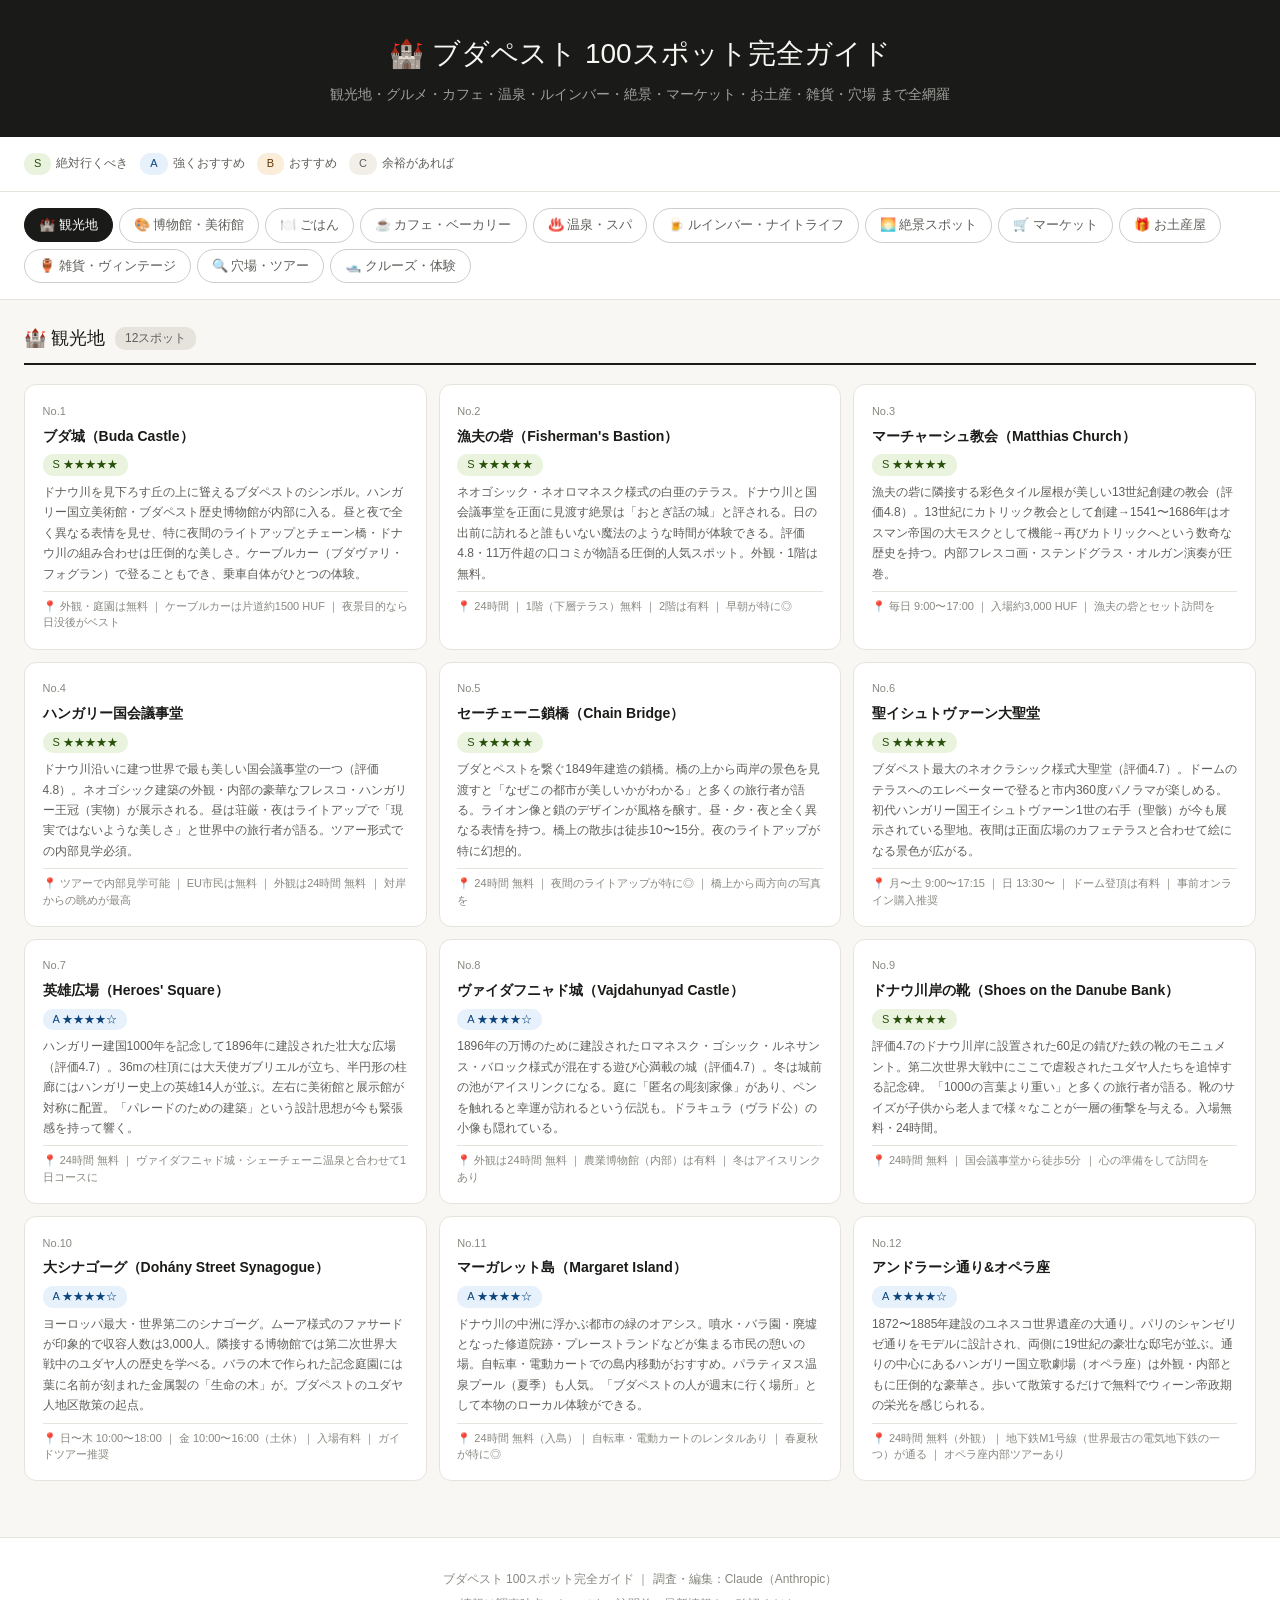
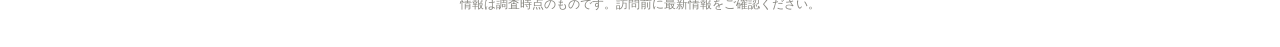
==== budapest_100_spots.html @ 27ff89ea "firstcommit" ====
<!DOCTYPE html>
<html lang="ja">
<head>
<meta charset="UTF-8">
<meta name="viewport" content="width=device-width, initial-scale=1.0">
<title>ブダペスト 100スポット完全ガイド</title>
<link rel="stylesheet" href="style.css">
</head>
<body>
<header>
  <h1>🏰 ブダペスト 100スポット完全ガイド</h1>
  <p>観光地・グルメ・カフェ・温泉・ルインバー・絶景・マーケット・お土産・雑貨・穴場 まで全網羅</p>
</header>
<div class="legend">
  <div class="leg"><span class="leg-dot rec-s">S</span> 絶対行くべき</div>
  <div class="leg"><span class="leg-dot rec-a">A</span> 強くおすすめ</div>
  <div class="leg"><span class="leg-dot rec-b">B</span> おすすめ</div>
  <div class="leg"><span class="leg-dot rec-c">C</span> 余裕があれば</div>
</div>
<div class="tabs">
  <div class="tab active" onclick="show('kanko',this)">🏰 観光地</div>
  <div class="tab" onclick="show('museum',this)">🎨 博物館・美術館</div>
  <div class="tab" onclick="show('gohan',this)">🍽️ ごはん</div>
  <div class="tab" onclick="show('cafe',this)">☕ カフェ・ベーカリー</div>
  <div class="tab" onclick="show('bath',this)">♨️ 温泉・スパ</div>
  <div class="tab" onclick="show('ruin',this)">🍺 ルインバー・ナイトライフ</div>
  <div class="tab" onclick="show('view',this)">🌅 絶景スポット</div>
  <div class="tab" onclick="show('market',this)">🛒 マーケット</div>
  <div class="tab" onclick="show('souvenir',this)">🎁 お土産屋</div>
  <div class="tab" onclick="show('zakka',this)">🏺 雑貨・ヴィンテージ</div>
  <div class="tab" onclick="show('hidden',this)">🔍 穴場・ツアー</div>
  <div class="tab" onclick="show('spa2',this)">🛥️ クルーズ・体験</div>
</div>

<!-- 観光地 -->
<div class="cat-section active" id="kanko">
<div class="cat-header"><span class="cat-label">🏰 観光地</span><span class="cat-count">12スポット</span></div>
<div class="grid">
<div class="card"><div class="card-top"><span class="spot-num">No.1</span></div><div class="spot-name">ブダ城（Buda Castle）</div><div class="rec-badge rec-s">S ★★★★★</div><div class="desc">ドナウ川を見下ろす丘の上に聳えるブダペストのシンボル。ハンガリー国立美術館・ブダペスト歴史博物館が内部に入る。昼と夜で全く異なる表情を見せ、特に夜間のライトアップとチェーン橋・ドナウ川の組み合わせは圧倒的な美しさ。ケーブルカー（ブダヴァリ・フォグラン）で登ることもでき、乗車自体がひとつの体験。</div><div class="tip">📍 外観・庭園は無料 ｜ ケーブルカーは片道約1500 HUF ｜ 夜景目的なら日没後がベスト</div></div>
<div class="card"><div class="card-top"><span class="spot-num">No.2</span></div><div class="spot-name">漁夫の砦（Fisherman's Bastion）</div><div class="rec-badge rec-s">S ★★★★★</div><div class="desc">ネオゴシック・ネオロマネスク様式の白亜のテラス。ドナウ川と国会議事堂を正面に見渡す絶景は「おとぎ話の城」と評される。日の出前に訪れると誰もいない魔法のような時間が体験できる。評価4.8・11万件超の口コミが物語る圧倒的人気スポット。外観・1階は無料。</div><div class="tip">📍 24時間 ｜ 1階（下層テラス）無料 ｜ 2階は有料 ｜ 早朝が特に◎</div></div>
<div class="card"><div class="card-top"><span class="spot-num">No.3</span></div><div class="spot-name">マーチャーシュ教会（Matthias Church）</div><div class="rec-badge rec-s">S ★★★★★</div><div class="desc">漁夫の砦に隣接する彩色タイル屋根が美しい13世紀創建の教会（評価4.8）。13世紀にカトリック教会として創建→1541〜1686年はオスマン帝国の大モスクとして機能→再びカトリックへという数奇な歴史を持つ。内部フレスコ画・ステンドグラス・オルガン演奏が圧巻。</div><div class="tip">📍 毎日 9:00〜17:00 ｜ 入場約3,000 HUF ｜ 漁夫の砦とセット訪問を</div></div>
<div class="card"><div class="card-top"><span class="spot-num">No.4</span></div><div class="spot-name">ハンガリー国会議事堂</div><div class="rec-badge rec-s">S ★★★★★</div><div class="desc">ドナウ川沿いに建つ世界で最も美しい国会議事堂の一つ（評価4.8）。ネオゴシック建築の外観・内部の豪華なフレスコ・ハンガリー王冠（実物）が展示される。昼は荘厳・夜はライトアップで「現実ではないような美しさ」と世界中の旅行者が語る。ツアー形式での内部見学必須。</div><div class="tip">📍 ツアーで内部見学可能 ｜ EU市民は無料 ｜ 外観は24時間 無料 ｜ 対岸からの眺めが最高</div></div>
<div class="card"><div class="card-top"><span class="spot-num">No.5</span></div><div class="spot-name">セーチェーニ鎖橋（Chain Bridge）</div><div class="rec-badge rec-s">S ★★★★★</div><div class="desc">ブダとペストを繋ぐ1849年建造の鎖橋。橋の上から両岸の景色を見渡すと「なぜこの都市が美しいかがわかる」と多くの旅行者が語る。ライオン像と鎖のデザインが風格を醸す。昼・夕・夜と全く異なる表情を持つ。橋上の散歩は徒歩10〜15分。夜のライトアップが特に幻想的。</div><div class="tip">📍 24時間 無料 ｜ 夜間のライトアップが特に◎ ｜ 橋上から両方向の写真を</div></div>
<div class="card"><div class="card-top"><span class="spot-num">No.6</span></div><div class="spot-name">聖イシュトヴァーン大聖堂</div><div class="rec-badge rec-s">S ★★★★★</div><div class="desc">ブダペスト最大のネオクラシック様式大聖堂（評価4.7）。ドームのテラスへのエレベーターで登ると市内360度パノラマが楽しめる。初代ハンガリー国王イシュトヴァーン1世の右手（聖骸）が今も展示されている聖地。夜間は正面広場のカフェテラスと合わせて絵になる景色が広がる。</div><div class="tip">📍 月〜土 9:00〜17:15 ｜ 日 13:30〜 ｜ ドーム登頂は有料 ｜ 事前オンライン購入推奨</div></div>
<div class="card"><div class="card-top"><span class="spot-num">No.7</span></div><div class="spot-name">英雄広場（Heroes' Square）</div><div class="rec-badge rec-a">A ★★★★☆</div><div class="desc">ハンガリー建国1000年を記念して1896年に建設された壮大な広場（評価4.7）。36mの柱頂には大天使ガブリエルが立ち、半円形の柱廊にはハンガリー史上の英雄14人が並ぶ。左右に美術館と展示館が対称に配置。「パレードのための建築」という設計思想が今も緊張感を持って響く。</div><div class="tip">📍 24時間 無料 ｜ ヴァイダフニャド城・シェーチェーニ温泉と合わせて1日コースに</div></div>
<div class="card"><div class="card-top"><span class="spot-num">No.8</span></div><div class="spot-name">ヴァイダフニャド城（Vajdahunyad Castle）</div><div class="rec-badge rec-a">A ★★★★☆</div><div class="desc">1896年の万博のために建設されたロマネスク・ゴシック・ルネサンス・バロック様式が混在する遊び心満載の城（評価4.7）。冬は城前の池がアイスリンクになる。庭に「匿名の彫刻家像」があり、ペンを触れると幸運が訪れるという伝説も。ドラキュラ（ヴラド公）の小像も隠れている。</div><div class="tip">📍 外観は24時間 無料 ｜ 農業博物館（内部）は有料 ｜ 冬はアイスリンクあり</div></div>
<div class="card"><div class="card-top"><span class="spot-num">No.9</span></div><div class="spot-name">ドナウ川岸の靴（Shoes on the Danube Bank）</div><div class="rec-badge rec-s">S ★★★★★</div><div class="desc">評価4.7のドナウ川岸に設置された60足の錆びた鉄の靴のモニュメント。第二次世界大戦中にここで虐殺されたユダヤ人たちを追悼する記念碑。「1000の言葉より重い」と多くの旅行者が語る。靴のサイズが子供から老人まで様々なことが一層の衝撃を与える。入場無料・24時間。</div><div class="tip">📍 24時間 無料 ｜ 国会議事堂から徒歩5分 ｜ 心の準備をして訪問を</div></div>
<div class="card"><div class="card-top"><span class="spot-num">No.10</span></div><div class="spot-name">大シナゴーグ（Dohány Street Synagogue）</div><div class="rec-badge rec-a">A ★★★★☆</div><div class="desc">ヨーロッパ最大・世界第二のシナゴーグ。ムーア様式のファサードが印象的で収容人数は3,000人。隣接する博物館では第二次世界大戦中のユダヤ人の歴史を学べる。バラの木で作られた記念庭園には葉に名前が刻まれた金属製の「生命の木」が。ブダペストのユダヤ人地区散策の起点。</div><div class="tip">📍 日〜木 10:00〜18:00 ｜ 金 10:00〜16:00（土休）｜ 入場有料 ｜ ガイドツアー推奨</div></div>
<div class="card"><div class="card-top"><span class="spot-num">No.11</span></div><div class="spot-name">マーガレット島（Margaret Island）</div><div class="rec-badge rec-a">A ★★★★☆</div><div class="desc">ドナウ川の中洲に浮かぶ都市の緑のオアシス。噴水・バラ園・廃墟となった修道院跡・プレーストランドなどが集まる市民の憩いの場。自転車・電動カートでの島内移動がおすすめ。パラティヌス温泉プール（夏季）も人気。「ブダペストの人が週末に行く場所」として本物のローカル体験ができる。</div><div class="tip">📍 24時間 無料（入島）｜ 自転車・電動カートのレンタルあり ｜ 春夏秋が特に◎</div></div>
<div class="card"><div class="card-top"><span class="spot-num">No.12</span></div><div class="spot-name">アンドラーシ通り&オペラ座</div><div class="rec-badge rec-a">A ★★★★☆</div><div class="desc">1872〜1885年建設のユネスコ世界遺産の大通り。パリのシャンゼリゼ通りをモデルに設計され、両側に19世紀の豪壮な邸宅が並ぶ。通りの中心にあるハンガリー国立歌劇場（オペラ座）は外観・内部ともに圧倒的な豪華さ。歩いて散策するだけで無料でウィーン帝政期の栄光を感じられる。</div><div class="tip">📍 24時間 無料（外観）｜ 地下鉄M1号線（世界最古の電気地下鉄の一つ）が通る ｜ オペラ座内部ツアーあり</div></div>
</div>
</div>

<!-- 博物館・美術館 -->
<div class="cat-section" id="museum">
<div class="cat-header"><span class="cat-label">🎨 博物館・美術館</span><span class="cat-count">10スポット</span></div>
<div class="grid">
<div class="card"><div class="card-top"><span class="spot-num">No.13</span></div><div class="spot-name">美術館（Museum of Fine Arts）</div><div class="rec-badge rec-s">S ★★★★★</div><div class="desc">英雄広場横の古典様式の大美術館（評価4.7）。エル・グレコ・ゴヤ・ラファエロ・レンブラント・ベラスケスなど中世〜近代の西洋絵画の名品が充実。エジプト・ギリシャ・ローマの古代美術コレクションも圧倒的。「何時間でもいられる」という口コミが絶えない、日本人にも非常に入りやすい美術館。</div><div class="tip">📍 火〜日 10:00〜18:00（月・土休）｜ 要事前チケット ｜ ハンガリー文化の日は無料</div></div>
<div class="card"><div class="card-top"><span class="spot-num">No.14</span></div><div class="spot-name">ハンガリー国立美術館</div><div class="rec-badge rec-s">S ★★★★★</div><div class="desc">ブダ城内に位置するハンガリー美術の集大成（評価4.7）。19世紀ハンガリー絵画コレクションが圧巻で「美しすぎる絵に感動して涙が出た」という口コミも。若者（17〜25歳）は割引あり。4時間でも足りないという声が多い。「本物のハンガリーの文化を知りたい人に必訪」とのコンセンサスが形成されている。</div><div class="tip">📍 火〜日 10:00〜18:00（月休）｜ ブダ城内 ｜ ブダ城観光とセットで</div></div>
<div class="card"><div class="card-top"><span class="spot-num">No.15</span></div><div class="spot-name">ライトアートミュージアム（Light Art Museum）</div><div class="rec-badge rec-a">A ★★★★☆</div><div class="desc">19世紀の旧市場ホールを改装したデジタルアート空間（評価4.0）。レーザー・プロジェクション・空気中の煙に映る光のアートなど最先端のインスタレーションが展示されている。「宇宙に旅した感覚」という口コミが多く、所要2〜3時間。2階建てで50以上の作品が並ぶが館内は非常に寒いため防寒必須。</div><div class="tip">📍 毎日 10:00〜20:00（金土は21時まで）｜ 防寒対策必須 ｜ 所要2〜3時間</div></div>
<div class="card"><div class="card-top"><span class="spot-num">No.16</span></div><div class="spot-name">ビンセント・ホール（Vincent Hall 没入型アート）</div><div class="rec-badge rec-b">B ★★★☆☆</div><div class="desc">ゴッホ・フリーダ・クリムトの作品を360度プロジェクションで体験できる没入型アートミュージアム（評価4.5）。「ゴッホの絵の中に入り込んだような体験」という口コミが多い。旧市街中心部に近く観光の合間に立ち寄りやすい。特大のお月様の写真スポットでも話題。2時間で満足できる。</div><div class="tip">📍 毎日 10:00〜21:00 ｜ ペスト中心部 ｜ 所要約2時間</div></div>
<div class="card"><div class="card-top"><span class="spot-num">No.17</span></div><div class="spot-name">ルードヴィヒ美術館（Ludwig Museum）</div><div class="rec-badge rec-b">B ★★★☆☆</div><div class="desc">ドナウ川沿いの現代美術館（評価4.5）。ピカソを含む現代美術の常設展と刺激的な企画展が評判。建物自体が北欧スカンジナビア様式の現代建築で「建築を見るだけでも価値がある」との声も。火〜木は20時まで開館しており夕方の訪問も可能。カフェのデザートが特に高評価。</div><div class="tip">📍 火〜日 10:00〜20:00（木は8時まで、月休）｜ ドナウ川南端 ｜ 割引学割あり</div></div>
<div class="card"><div class="card-top"><span class="spot-num">No.18</span></div><div class="spot-name">クンストハレ（Kunsthalle / Műcsarnok）</div><div class="rec-badge rec-b">B ★★★☆☆</div><div class="desc">英雄広場横の現代美術専門の展示館（評価4.5）。常設コレクションは持たず企画展に特化し、常に最先端かつ議論を呼ぶテーマの展覧会を開催。建物はネオクラシック様式で外観自体も見応えがある。木曜は20時まで開館し夜間の芸術体験ができる。</div><div class="tip">📍 火〜日 10:00〜18:00（木〜20:00、月休）｜ 英雄広場横</div></div>
<div class="card"><div class="card-top"><span class="spot-num">No.19</span></div><div class="spot-name">テロールの家（House of Terror）</div><div class="rec-badge rec-a">A ★★★★☆</div><div class="desc">ナチスのハンガリー支部→ソ連時代の秘密警察本部として使われた建物を博物館化。恐ろしいほどのリアリティで20世紀の全体主義と迫害の歴史を語る。「今まで訪れた中で最もインパクトのある博物館」という口コミが多数。地下拷問室の体験は特に強烈。ハンガリー現代史を深く理解したい人に必訪。</div><div class="tip">📍 火〜日 10:00〜18:00（月休）｜ アンドラーシ通り60番 ｜ 精神的に重い体験のため心の準備を</div></div>
<div class="card"><div class="card-top"><span class="spot-num">No.20</span></div><div class="spot-name">ハンガリー国立博物館</div><div class="rec-badge rec-b">B ★★★☆☆</div><div class="desc">ハンガリー最大規模の歴史博物館。先史時代から現代まで100万点以上のコレクションを誇る。ハンガリー王冠（レプリカ）・歴代国王の武具・マジャール民族の移動の証拠品などが圧倒的。「ハンガリー人になった気分が少し理解できる」と歴史好きが絶賛。建物はネオクラシックの傑作。</div><div class="tip">📍 火〜日 10:00〜18:00（月休）｜ ペスト中心部 ｜ 英語音声ガイドあり</div></div>
<div class="card"><div class="card-top"><span class="spot-num">No.21</span></div><div class="spot-name">ブダペスト歴史博物館（ブダ城内）</div><div class="rec-badge rec-b">B ★★★☆☆</div><div class="desc">ブダ城の内部に位置し、先史時代からブダペスト統合（1873年）までの歴史を石彫・陶器・古文書で語る博物館。中世ブダのゴシック彫刻コレクションが特に価値が高い。城内散策のついでに立ち寄れる利便性が高く、城の歴史をより深く理解するための補助的な体験として最適。</div><div class="tip">📍 火〜日 10:00〜18:00（月休）｜ ブダ城内 ｜ 国立美術館との組み合わせ券がお得</div></div>
<div class="card"><div class="card-top"><span class="spot-num">No.22</span></div><div class="spot-name">Amazing Metal Art Gallery（ユニーク穴場）</div><div class="rec-badge rec-b">B ★★★☆☆</div><div class="desc">評価4.7のルインバー地区にある金属彫刻専門の個性的なギャラリー（評価4.7）。「エイリアン」「バイキング」テーマの驚くほど精巧な金属彫刻が展示。入場約3,000 HUFと手頃で所要30〜60分。ルインバー観光のルートに組み込みやすい立地。バーとギャラリーが融合した独特の空間。</div><div class="tip">📍 月〜日 12:00〜22:00（水〜10時まで）｜ ルインバー地区 ｜ アックス投げ体験も隣接</div></div>
</div>
</div>

<!-- ごはん -->
<div class="cat-section" id="gohan">
<div class="cat-header"><span class="cat-label">🍽️ ごはん</span><span class="cat-count">12スポット</span></div>
<div class="grid">
<div class="card"><div class="card-top"><span class="spot-num">No.23</span></div><div class="spot-name">Parasztkonyha Restaurant（農家料理）</div><div class="rec-badge rec-s">S ★★★★★</div><div class="desc">評価4.8のブダペスト最高評価ハンガリー料理レストランの一つ。「祖母の手料理のようなのに複雑で深い味わい」という口コミが象徴的。スタッフが料理を説明しながら少しハンガリー語まで教えてくれる温かいサービス。赤ワインビーフシチュー・詰め物キャベツが必食。週末はすぐ満席になるため予約必須。</div><div class="tip">📍 月〜木 17:00〜23:00 ｜ 金〜日 12:00〜23:00 ｜ 要予約 ｜ 5区オクトーベル6通り</div></div>
<div class="card"><div class="card-top"><span class="spot-num">No.24</span></div><div class="spot-name">Hungarikum Bisztró（ハンガリー料理ビストロ）</div><div class="rec-badge rec-s">S ★★★★★</div><div class="desc">評価4.7の国会議事堂近くの本格ハンガリービストロ。ハンガリーの名産品が飾られたインテリアがユニーク。「ここで初めてグヤーシュを食べた。今でも忘れられない」という口コミが多数。スタッフが無数の言語でゲストを迎える接客が特徴。バースデーには素敵なサプライズも用意してくれる家族的な空間。</div><div class="tip">📍 月〜土 12:00〜14:30、18:00〜22:00（日休）｜ 要予約 ｜ 5区シュタインドル・イムレ通り</div></div>
<div class="card"><div class="card-top"><span class="spot-num">No.25</span></div><div class="spot-name">Parisi 6（隠れ名店ハンガリー料理）</div><div class="rec-badge rec-s">S ★★★★★</div><div class="desc">評価4.8のパリジャン風インテリアが印象的なハンガリー料理レストラン。「グランパのビーフチーク」が絶品でリピーター続出。チキンパプリカ・グヤーシュスープ・鴨料理などすべての料理がハイレベル。「週4回同じレストランで食べた」というロイヤルカスタマーの口コミが全てを物語る。</div><div class="tip">📍 月・木〜日 17:00〜23:00（火水休）｜ 金〜日はランチあり ｜ 5区パリジャン通り</div></div>
<div class="card"><div class="card-top"><span class="spot-num">No.26</span></div><div class="spot-name">Fat Mama（BBQ&グヤーシュ＋ライブ音楽）</div><div class="rec-badge rec-a">A ★★★★☆</div><div class="desc">評価4.8のユダヤ人地区にある行列必至のBBQレストラン（評価4.8）。予約不可のため40〜50分待ちも当たり前だが「その価値がある」と断言する口コミが多い。夜のライブ音楽とダンスショーが食事を格別なエンターテインメントに。グヤーシュスープとトリュフフムスが必食。</div><div class="tip">📍 毎日 9:00〜深夜0時 ｜ 予約不可・並ぶ覚悟で ｜ ユダヤ人地区カジンツィ通り</div></div>
<div class="card"><div class="card-top"><span class="spot-num">No.27</span></div><div class="spot-name">Aranyb&aacute;stya（絶景レストラン・ブダ城）</div><div class="rec-badge rec-a">A ★★★★☆</div><div class="desc">評価4.8のブダ城内の絶景レストラン。ドナウ川と国会議事堂を望む最高のロケーションで食事ができる。冬はイグルー型の個室席でドナウ川の夜景を独り占め。ティラミスは「生涯で食べた中で最高」という口コミが多数。サービスも非常に丁寧で特別な夜のディナーに最適。</div><div class="tip">📍 毎日 12:00〜22:00 ｜ 要予約（イグルー席は特に） ｜ ブダ城内</div></div>
<div class="card"><div class="card-top"><span class="spot-num">No.28</span></div><div class="spot-name">Hell's Kitchen（ハンガリー料理＋ライブ音楽）</div><div class="rec-badge rec-a">A ★★★★☆</div><div class="desc">評価4.6のヴァーツィ通り近くのハンガリー料理レストラン。「Tourist Trapと思って入ったら本物のグヤーシュだった」という口コミが多数。ライブ音楽が料理に素敵なアクセントを加える。ガーリックスープとチキンシュニッツェルが特に高評価。ニンニクのペーストをスープに追加すると格段においしくなるという秘訣も。</div><div class="tip">📍 毎日 10:30〜23:00 ｜ 5区ヴァーツィ通り近く ｜ 予約推奨</div></div>
<div class="card"><div class="card-top"><span class="spot-num">No.29</span></div><div class="spot-name">Mama Paprika（評価4.8）</div><div class="rec-badge rec-a">A ★★★★☆</div><div class="desc">評価4.8の小さくも温かみのあるハンガリー料理レストラン。「最高のサービスを受けた。もしブダペストに戻るならここを再訪するために来る」という口コミが象徴する接客の質。グヤーシュスープとランゴッシュが定番。食事後に小さなお土産をプレゼントしてくれる心遣いも印象的。</div><div class="tip">📍 月・木〜日 12:00〜23:00（火水休）｜ 5区ドゥナ通り</div></div>
<div class="card"><div class="card-top"><span class="spot-num">No.30</span></div><div class="spot-name">Mazel Tov（イスラエル料理）</div><div class="rec-badge rec-a">A ★★★★☆</div><div class="desc">評価4.6のユダヤ人地区の人気イスラエル料理レストラン。「緑の中庭で食べるラバネスターターが美味しすぎた」という口コミが多数。DIYファラフェルサンドイッチとシャワルマが看板料理。行列は必須だが20〜30分で入れることが多い。独特のアラベスクデザインの内装が写真映えする。</div><div class="tip">📍 毎日 12:00〜23:00（土日は深夜0時まで）｜ 7区アカーツファ通り ｜ 予約推奨</div></div>
<div class="card"><div class="card-top"><span class="spot-num">No.31</span></div><div class="spot-name">Budapest Bites（ハンガリーストリートフード）</div><div class="rec-badge rec-a">A ★★★★☆</div><div class="desc">評価4.7の手頃でおいしいハンガリー家庭料理の隠れ名店。グヤーシュ・ビーフシチュー卵麺・詰め物キャベツが驚くほどのコスパで提供される。「1万HUF以下で人生最高の食事ができた」という口コミも。英語対応のスタッフが食材のアレルゲン情報も丁寧に説明してくれる信頼できる食堂。</div><div class="tip">📍 月〜日 11:00〜22:00（月のみ10時まで）｜ 7区ドブ通り ｜ 予算重視の旅行者に最高</div></div>
<div class="card"><div class="card-top"><span class="spot-num">No.32</span></div><div class="spot-name">Budapest Goulash（ランゴッシュ＆グリルバー）</div><div class="rec-badge rec-a">A ★★★★☆</div><div class="desc">評価4.8のヴァーツィ通り沿いのグヤーシュ＆ランゴッシュ専門グリルバー。観光地通り沿いにあるが「これがグヤーシュか」と感動する旅行者が多い。ランゴッシュ（揚げパン）はブダペストの定番B級グルメで、ここのものが特においしい。飲み放題ドリンクオプションが人気。</div><div class="tip">📍 毎日 11:35〜23:45 ｜ 5区ヴァーツィ通り40番 ｜ 夜は満席なので予約推奨</div></div>
<div class="card"><div class="card-top"><span class="spot-num">No.33</span></div><div class="spot-name">グヤーシュ（ハンガリー国民食）文化ガイド</div><div class="rec-badge rec-s">S ★★★★★</div><div class="desc">ブダペスト観光で絶対に食べるべき「グヤーシュ（Gulyás）」は牛肉・玉ねぎ・パプリカをじっくり煮込んだスープ（またはシチュー）。本物はパプリカが効いた深い赤色でコクが強い。チキンパプリカーシュ（鶏のパプリカクリーム煮）・詰め物キャベツ（Töltött káposzta）も外せない。</div><div class="tip">📍 どのハンガリー料理店でも必ずある ｜ 「Spárga（アスパラ添え）」バリエーションも試してみて</div></div>
<div class="card"><div class="card-top"><span class="spot-num">No.34</span></div><div class="spot-name">中央市場（Nagy Vásárcsarnok）でのランチ</div><div class="rec-badge rec-a">A ★★★★☆</div><div class="desc">1897年建造のブダペスト最大の屋内市場。1階は野菜・パプリカ・サラミなどの食材、2階にはランゴッシュやハンガリー料理の屋台が並ぶ。2階テラスでドナウ川を眺めながら本格ランゴッシュを食べるのは「ブダペストらしい体験」の代名詞。パプリカ・トカイワイン・ピック社サラミはお土産としても最高。</div><div class="tip">📍 月〜金 6:00〜17:00 ｜ 土 6:00〜15:00（日休）｜ ランゴッシュは2階屋台で ｜ ヴァーム広場近く</div></div>
</div>
</div>

<!-- カフェ・ベーカリー -->
<div class="cat-section" id="cafe">
<div class="cat-header"><span class="cat-label">☕ カフェ・ベーカリー</span><span class="cat-count">10スポット</span></div>
<div class="grid">
<div class="card"><div class="card-top"><span class="spot-num">No.35</span></div><div class="spot-name">COFFEETUNED（評価4.9スペシャルティコーヒー）</div><div class="rec-badge rec-s">S ★★★★★</div><div class="desc">評価4.9のブダペスト最高評価スペシャルティコーヒーショップ。Awakenロースタリーのコーヒー豆を使ったエスプレッソは「濃厚で美しいほど完璧なバランス」との評価が多数。グルテンフリーのモロコケーキなどパストリーも絶品。「コーヒーを本当に理解している人が来るべき場所」と常連が語る。</div><div class="tip">📍 月〜金 7:30〜18:00 ｜ 土日 9:00〜18:00 ｜ 6区ヨーカイ通り ｜ Nyugati駅近く</div></div>
<div class="card"><div class="card-top"><span class="spot-num">No.36</span></div><div class="spot-name">SALT Bakery X CAUSE（ベーカリーカフェ）</div><div class="rec-badge rec-s">S ★★★★★</div><div class="desc">評価4.8の聖イシュトヴァーン大聖堂そばにある洗練されたベーカリーカフェ。「落ち着いた空間で心がリセットされた」という口コミが多い。カルダモンバン・パン・オ・ショコラ・サワードウが看板。フレッシュジュースとチャイラテの組み合わせが好評。美しいインテリアとのんびりした雰囲気が旅の疲れを癒してくれる。</div><div class="tip">📍 毎日 9:00〜19:00 ｜ 5区ジリーニ通り ｜ 大聖堂訪問とセットで</div></div>
<div class="card"><div class="card-top"><span class="spot-num">No.37</span></div><div class="spot-name">Mantra Specialty Coffee Minibar</div><div class="rec-badge rec-a">A ★★★★☆</div><div class="desc">評価4.8のブダペスト最高峰のスペシャルティコーヒーショップ（評価4.8）。「ブダペストでこれが最高のスペシャルティコーヒーショップ」と宣言するコーヒーマニアのレビューが多数。V60・エスプレッソ・バッチブリューから選べるシステムが本格派。ケニア・エチオピアなど希少豆を日替わりで提供。</div><div class="tip">📍 月〜金 8:00〜18:00 ｜ 土日 8:30〜18:00 ｜ 5区ヴェレシュ・パールネー通り</div></div>
<div class="card"><div class="card-top"><span class="spot-num">No.38</span></div><div class="spot-name">Madal Cafe（複数店舗展開）</div><div class="rec-badge rec-a">A ★★★★☆</div><div class="desc">評価4.6〜4.7のブダペスト人気スペシャルティコーヒーチェーン。複数店舗があり旅の途中で立ち寄りやすい。マッチャラテ・カフェインフリー・グルテンフリーなどオプションが充実。コンブチャも提供している珍しいカフェ。「3日間滞在中に毎日来た」というリピーターが多い安定の品質。</div><div class="tip">📍 月〜金 7:30〜19:30 ｜ 土日 8:30〜19:30 ｜ 複数店舗あり ｜ コーヒー豆も購入可</div></div>
<div class="card"><div class="card-top"><span class="spot-num">No.39</span></div><div class="spot-name">MERON - Specialty Coffee &amp; Brunch</div><div class="rec-badge rec-a">A ★★★★☆</div><div class="desc">評価4.7のスペシャルティコーヒー＋ブランチの名店。「スイカと発酵エスプレッソの組み合わせ（狂気的だけど最高）」という口コミが印象的なほど独創的なコーヒーを提供。ポレンタエッグブランチが他では食べられない一品。「ブダペストで食べた最高のブランチ」という口コミが多数。</div><div class="tip">📍 月〜金 8:00〜18:00 ｜ 土日 9:00〜18:00 ｜ 5区ポドマニツキー広場</div></div>
<div class="card"><div class="card-top"><span class="spot-num">No.40</span></div><div class="spot-name">Cafe Muse（オールデイカフェ）</div><div class="rec-badge rec-a">A ★★★★☆</div><div class="desc">評価4.7の旧市街中心のオールデイカフェ。「今まで食べた中で最も完璧な調理の卵」「ティラミスの包装が新しくておしゃれ」という口コミが多い。カプチーノとスパニッシュラテが特に好評。スタッフが「Safwan」のように親しみやすく旅行者を温かく迎えてくれる。ランチとスイーツ両方に対応。</div><div class="tip">📍 月〜金 8:00〜20:00 ｜ 土日 9:00〜20:00 ｜ 5区スートー通り</div></div>
<div class="card"><div class="card-top"><span class="spot-num">No.41</span></div><div class="spot-name">Hyggelig Café &amp; Gallery</div><div class="rec-badge rec-a">A ★★★★☆</div><div class="desc">評価4.8のカフェ＋アートギャラリーが融合したユニークな空間（評価4.8）。月替わりの展覧会と手作りスイーツが共存する「ひとつのスポットで文化と休憩が同時に楽しめる」場所。学生割引15%あり。トルコ風スイーツとハーブティーが特に好評。木曜〜土曜は23時まで営業する夜の穴場カフェ。</div><div class="tip">📍 月 9:00〜18:00 ｜ 火〜土 9:00〜23:00 ｜ 日 10:00〜22:00 ｜ 8区ヨージェフ大通り</div></div>
<div class="card"><div class="card-top"><span class="spot-num">No.42</span></div><div class="spot-name">ゲルボー（Gerbeaud）カフェ（老舗菓子店）</div><div class="rec-badge rec-b">B ★★★☆☆</div><div class="desc">1858年創業のブダペスト最古の老舗カフェパティスリー。フォズサン広場に面した煌びやかな内装で知られる。クリームケーキ・ドブォシュトルタ（ハンガリー伝統ケーキ）が名物。ウィーンのデメルに相当する格式ある体験ができる。少し割高だが「一度は本物のブダペストの老舗で甘いものを」という旅行者に最適。</div><div class="tip">📍 毎日 8:00〜20:00 ｜ 5区フォズサン広場 ｜ 観光地なりの価格帯を覚悟で</div></div>
<div class="card"><div class="card-top"><span class="spot-num">No.43</span></div><div class="spot-name">クルトシュカラーチュ（Kürtőskalács）体験</div><div class="rec-badge rec-a">A ★★★★☆</div><div class="desc">ハンガリーとトランシルヴァニアの伝統菓子「クルトシュカラーチュ（煙突ケーキ）」は生地を巻き付けて直火で焼いた筒型の菓子。砂糖・ナッツ・シナモンなど様々なトッピングが選べる。ブダペスト各所の屋台・中央市場・漁夫の砦付近で食べられる。熱々を食べると甘さとサクサク感が最高。</div><div class="tip">📍 漁夫の砦近く・中央市場など各所で購入可 ｜ 400〜700 HUFほど ｜ 熱々が一番おいしい</div></div>
<div class="card"><div class="card-top"><span class="spot-num">No.44</span></div><div class="spot-name">パーリンカ（Pálinka）文化体験</div><div class="rec-badge rec-a">A ★★★★☆</div><div class="desc">ハンガリー特産の果実蒸留酒「パーリンカ」は果物100%のブランデー。プラム・アプリコット・洋梨などのフレーバーがある。食前・食後酒として飲まれる文化があり、ストレートで飲むのが正式な作法。中央市場・シンプラ・ハンガリー料理店のどこでも体験できる「ハンガリーの心」ともいえる一杯。</div><div class="tip">📍 中央市場・シンプラ・各ハンガリー料理店で ｜ ミニボトル入りがお土産として人気 ｜ 40〜60度なので飲み過ぎ注意</div></div>
</div>
</div>

<!-- 温泉・スパ -->
<div class="cat-section" id="bath">
<div class="cat-header"><span class="cat-label">♨️ 温泉・スパ</span><span class="cat-count">8スポット</span></div>
<div class="grid">
<div class="card"><div class="card-top"><span class="spot-num">No.45</span></div><div class="spot-name">セーチェーニ温泉（Széchenyi Thermal Bath）</div><div class="rec-badge rec-s">S ★★★★★</div><div class="desc">1913年建造のネオバロック様式のブダペスト最有名温泉（評価4.2）。3つの屋外プール・15の室内プール・サウナ・マッサージが揃う。英雄広場・ヴァイダフニャド城と合わせて1日で回れる絶好の立地。屋外プールで地元のおじさんたちがチェスを指す光景が有名。早朝7〜8時入場で混雑を避けるのがプロの技。</div><div class="tip">📍 毎日 7:00〜20:00（金は22時まで）｜ 事前オンライン予約推奨 ｜ 水着・タオル必須</div></div>
<div class="card"><div class="card-top"><span class="spot-num">No.46</span></div><div class="spot-name">ルダシュ温泉（Rudas Thermal Bath）</div><div class="rec-badge rec-s">S ★★★★★</div><div class="desc">評価4.3のドナウ川沿いに建つオスマン帝国時代の温泉（1550年建造）。ドーム型の16世紀のトルコ式大浴場と屋上のパノラマプールの組み合わせが唯一無二。夜はドナウ川の夜景を眺めながら温泉に浸かれる「魔法のような体験」ができる。金・土の夜は混浴パーティースタイルで賑わう。</div><div class="tip">📍 毎日 6:00〜22:00（金土は深夜3時まで）｜ 屋上パノラマプールは特に夜が◎ ｜ 事前予約推奨</div></div>
<div class="card"><div class="card-top"><span class="spot-num">No.47</span></div><div class="spot-name">Mandala Day Spa（穴場高品質スパ）</div><div class="rec-badge rec-s">S ★★★★★</div><div class="desc">評価4.5のブダペストの中でも「観光地の有名温泉より断然良かった」という口コミが多い高品質スパ。入場者数を制限しているため混雑せず常に静かな環境が保たれる。ヘルスバー・スチームサウナ・マッサージ・ソルトスクラブなど全施設が清潔で洗練されている。「3回訪問した」というリピーターが多い。</div><div class="tip">📍 毎日 10:00〜20:00 ｜ 13区イポリ通り ｜ 事前予約制 ｜ 水着・タオル・スリッパ持参</div></div>
<div class="card"><div class="card-top"><span class="spot-num">No.48</span></div><div class="spot-name">Veli Bej Bath（穴場オスマン温泉）</div><div class="rec-badge rec-s">S ★★★★★</div><div class="desc">評価4.5の1575年建造のオスマン帝国時代の温泉。病院の建物の中に隠れており「見つけにくさ」がかえって選ばれた人だけの穴場体験を生む。5つのドーム型プール・2つのサウナ・2つのスチームルームが揃い価格も有名どころの半額以下。「ブダペストで最もローカルな温泉体験」と評価されている。</div><div class="tip">📍 水〜日 6:00〜21:00（月火は午後のみ）｜ 現地払いのみ ｜ オンライン予約不可・現地窓口で ｜ 2区アールパード公道</div></div>
<div class="card"><div class="card-top"><span class="spot-num">No.49</span></div><div class="spot-name">Thermal Beer Spa（ビールスパ@シェーチェーニ）</div><div class="rec-badge rec-a">A ★★★★☆</div><div class="desc">評価4.6のシェーチェーニ温泉に隣接するビールスパ（評価4.6）。プラハのビールスパとは異なる本格的な雰囲気で、ソルト入りビール風呂に45分浸かりながらドラフトビールを飲み放題。「予想をはるかに超えた体験だった」という口コミが多数。プライベートルームあり、カップルに特に人気。</div><div class="tip">📍 毎日 10:00〜19:00 ｜ 事前予約必須 ｜ タオル持参 ｜ シェーチェーニ温泉入口から</div></div>
<div class="card"><div class="card-top"><span class="spot-num">No.50</span></div><div class="spot-name">パラティヌス温泉（Palatinus Strand Baths・夏季）</div><div class="rec-badge rec-a">A ★★★★☆</div><div class="desc">評価4.4のマーガレット島にある水上公園型の温泉プール施設（評価4.4）。ウォータースライダー・波のプール・子供用プール・大人向け温泉と設備が充実。「ブダペストで子供が最も楽しめる場所」と家族旅行者に絶大な人気。入場料も比較的リーズナブル。夏季のみ営業。</div><div class="tip">📍 夏季のみ（5〜9月頃） ｜ マーガレット島内 ｜ 水着・タオル必須 ｜ 早めの入場推奨</div></div>
<div class="card"><div class="card-top"><span class="spot-num">No.51</span></div><div class="spot-name">ゲッレールト温泉（Gellért Thermal Bath）</div><div class="rec-badge rec-a">A ★★★★☆</div><div class="desc">1918年建造のアールヌーヴォー様式の豪華な温泉施設。外観の美しさは圧倒的でブダペストで最も格式ある温泉とされる。改装が繰り返されており現在の評価は4.1程度とやや落ち着いているが、建築の美しさと歴史的価値は変わらない。ホテル・ゲッレールトに宿泊すれば館内から直接アクセス可能。</div><div class="tip">📍 毎日 9:00〜19:00 ｜ ゲッレールトの丘のふもと ｜ 事前予約でスムーズに入場可</div></div>
<div class="card"><div class="card-top"><span class="spot-num">No.52</span></div><div class="spot-name">ブダペスト温泉文化（入門ガイド）</div><div class="rec-badge rec-a">A ★★★★☆</div><div class="desc">ブダペストは世界で唯一「首都全体が温泉保養地」に指定されている都市（UNESCO Intangible Cultural Heritage候補）。市内には100以上の温泉源があり、オスマン帝国時代（16〜17世紀）建造の温泉も現役で稼働している。温泉文化に初めて触れるなら「ルダシュ（歴史）」か「シェーチェーニ（規模）」から始めるのがおすすめ。</div><div class="tip">📍 スパ好きなら3泊で3つの温泉を制覇するプランがおすすめ ｜ ブダペストカードで割引可の施設も多い</div></div>
</div>
</div>

<!-- ルインバー -->
<div class="cat-section" id="ruin">
<div class="cat-header"><span class="cat-label">🍺 ルインバー・ナイトライフ</span><span class="cat-count">8スポット</span></div>
<div class="grid">
<div class="card"><div class="card-top"><span class="spot-num">No.53</span></div><div class="spot-name">シンプラ・ケルト（Szimpla Kert）</div><div class="rec-badge rec-s">S ★★★★★</div><div class="desc">世界で最も有名なルインバー（廃墟バー）の元祖（評価4.6）。廃墟になったアパートを改装した迷宮のような空間に無数の部屋・バー・食べ物屋台が連なる。「ルインバーという概念を生み出したのがここ」と知った上で訪問すると体験の意味が増す。日曜朝は朝市も開催。早めの入店（開店直後）がおすすめ。</div><div class="tip">📍 月〜金 15:00〜4:00 ｜ 土 12:00〜4:00 ｜ 日 9:00〜4:00 ｜ 夜10時以降は行列あり ｜ 7区カジンツィ通り</div></div>
<div class="card"><div class="card-top"><span class="spot-num">No.54</span></div><div class="spot-name">Ruin Bars Budapest（シンプラ前）</div><div class="rec-badge rec-a">A ★★★★☆</div><div class="desc">評価4.6のシンプラの向かい側に位置する別のルインバー。「チェリービールが独特でおいしかった」という口コミが多い。12月クリスマスシーズンに訪問した旅行者の満足度が特に高い。複数の部屋に分かれた空間でそれぞれ異なる雰囲気のバーが楽しめる。ルインバー初体験にもおすすめの雰囲気。</div><div class="tip">📍 月〜木 15:00〜4:00 ｜ 金〜日 12:00〜4:00 ｜ 7区カジンツィ通り</div></div>
<div class="card"><div class="card-top"><span class="spot-num">No.55</span></div><div class="spot-name">Instant-Fogas Complex（メガナイトクラブ）</div><div class="rec-badge rec-a">A ★★★★☆</div><div class="desc">評価4.3の17のバーと複数のダンスフロアを持つ超大型ナイトクラブ複合施設（評価4.3）。各部屋で異なる音楽ジャンルが流れる「音楽の迷宮」。「20回以上訪問した」という熱烈なファンが存在するほどの魅力。ユダヤ人地区の中心に位置し、シンプラからすぐそばでルインバーはしごに最適。</div><div class="tip">📍 毎日 18:00〜6:00 ｜ 7区アカーツファ通り ｜ 深夜2時以降が一番賑わう</div></div>
<div class="card"><div class="card-top"><span class="spot-num">No.56</span></div><div class="spot-name">Doboz（クラブ＆屋外テラス）</div><div class="rec-badge rec-b">B ★★★☆☆</div><div class="desc">評価4.6の「箱」という名前を持つルインバー系ナイトクラブ（評価4.6）。中世の建物に囲まれたカラフルな照明の屋外テラスが映える。ドリンクは種類豊富で価格も手頃。スタッフ（セキュリティを含む）が親切と評判。水〜土のみ営業のため注意が必要。夜のルインバーはしごの3軒目として最適な立地。</div><div class="tip">📍 水〜土 18:00〜6:00（月火日休）｜ 7区クラウザール通り ｜ 開店直後の22〜23時に入るのがおすすめ</div></div>
<div class="card"><div class="card-top"><span class="spot-num">No.57</span></div><div class="spot-name">ゴズドゥ中庭（Gozsdu Udvar）夜の散策</div><div class="rec-badge rec-a">A ★★★★☆</div><div class="desc">7つの中庭が繋がるユダヤ人地区のパッサージュ。昼はカフェ・夜はバー・週末はマーケットと時間帯・曜日によって全く異なる顔を持つ。ルインバー地区の中心に位置し、はしご酒の拠点として最適。昼間の散策でレストラン・カフェをリサーチし、夜に戻ってくるというコースが定番。</div><div class="tip">📍 24時間（各店舗により異なる）｜ 7区キラーイ通り ｜ 週末フリーマーケットは日中</div></div>
<div class="card"><div class="card-top"><span class="spot-num">No.58</span></div><div class="spot-name">ルインバー文化（起源と楽しみ方ガイド）</div><div class="rec-badge rec-s">S ★★★★★</div><div class="desc">ルインバー（Ruin Bar）はソ連時代に廃墟化したユダヤ人街のアパートを若いアーティストが不法占拠して始まったバーカルチャー。2001年に始まりブダペスト発の世界的な文化になった。「廃墟の美学＋コミュニティ＋チープなドリンク」が三位一体。金・土の夜に4軒ほどはしごするのが地元スタイル。</div><div class="tip">📍 シンプラ→Ruin Bars Budapest→Mazel Tov→Dobozの順がおすすめコース</div></div>
<div class="card"><div class="card-top"><span class="spot-num">No.59</span></div><div class="spot-name">ANKER't（屋外テラスビアガーデン）</div><div class="rec-badge rec-a">A ★★★★☆</div><div class="desc">ブダペスト中心部のドナウ川沿いに近いビアガーデン。地元民と観光客が入り混じって昼から夜まで楽しめる開放的な屋外バー。夏のブダペストで最もリラックスできる場所の一つと評されており、プラハのレトナー公園ビアガーデンに匹敵する「ローカル体験できる屋外飲み場」として人気が高い。</div><div class="tip">📍 夏季営業（4〜10月） ｜ 予約不要 ｜ キャッシュのみの場合あり</div></div>
<div class="card"><div class="card-top"><span class="spot-num">No.60</span></div><div class="spot-name">トカイワイン（Tokaji Wine）体験</div><div class="rec-badge rec-a">A ★★★★☆</div><div class="desc">「ワインの王・王のワイン」と称されるハンガリーが世界に誇る貴腐ワイン。金色に輝く甘口ワインは貴族・王族に愛された歴史を持ち、ルイ14世も珍重したとされる。中央市場・ハンガリー料理店・ワインバーで試飲体験ができる。アサゥ5プットニョシュが最高品質。食後デザートワインとして最適。</div><div class="tip">📍 中央市場・各ハンガリー料理店で購入・試飲可 ｜ ミニボトル入りがお土産として最高</div></div>
</div>
</div>

<!-- 絶景スポット -->
<div class="cat-section" id="view">
<div class="cat-header"><span class="cat-label">🌅 絶景スポット</span><span class="cat-count">6スポット</span></div>
<div class="grid">
<div class="card"><div class="card-top"><span class="spot-num">No.61</span></div><div class="spot-name">国会議事堂・対岸展望（バッチャーニ広場）</div><div class="rec-badge rec-s">S ★★★★★</div><div class="desc">評価4.8のドナウ川対岸（ブダ側）から国会議事堂を真正面に捉えられる唯一のスポット。「対面型の写真が最高に撮れる場所」として旅行者の間でSNS必撮スポットに。早朝は人が少なく幻想的な朝霧の中の国会議事堂が撮影できる。バッチャーニ広場のメトロ駅から徒歩すぐ。</div><div class="tip">📍 24時間 無料 ｜ 地下鉄2号線バッチャーニ広場駅から徒歩1分 ｜ 早朝・夕暮れ・夜と3回訪問を</div></div>
<div class="card"><div class="card-top"><span class="spot-num">No.62</span></div><div class="spot-name">漁夫の砦からの展望</div><div class="rec-badge rec-s">S ★★★★★</div><div class="desc">漁夫の砦のテラスから見るドナウ川・鎖橋・国会議事堂のパノラマはブダペスト随一の絶景（評価4.8）。「ポストカードそのものの景色」と称され、日の出前・日没後のゴールデンアワーが特に美しい。下層テラスは無料で最高の写真が撮れる。上層テラス（有料）からは360度見渡せる。</div><div class="tip">📍 24時間（下層無料）｜ 日の出直前・日没後が特に◎ ｜ 上層テラスは有料</div></div>
<div class="card"><div class="card-top"><span class="spot-num">No.63</span></div><div class="spot-name">ゲッレールトの丘（Gellért Hill）展望台</div><div class="rec-badge rec-s">S ★★★★★</div><div class="desc">評価4.7のゲッレールトの丘の頂上からブダペスト全景を見渡すパノラマ展望台。ドナウ川・橋・国会議事堂・ブダ城が一望できる「ブダペストを俯瞰できる最高の展望地」。徒歩30〜40分で登れるハイキングコースあり。夕暮れのゴールデンアワーに来ると息をのむ夕焼けが体験できる。無料。</div><div class="tip">📍 24時間 無料 ｜ トラム47・49番でゲッレールト駅下車後徒歩30分 ｜ 夕暮れ時が特に◎</div></div>
<div class="card"><div class="card-top"><span class="spot-num">No.64</span></div><div class="spot-name">ブダ城のテラスからの展望</div><div class="rec-badge rec-a">A ★★★★☆</div><div class="desc">評価4.9のブダ城の城壁沿いのテラスからドナウ川とペスト側を見渡す絶景スポット。「朝・昼・夜と全く異なる表情を持つ場所で毎回感動する」という口コミが多い。城の外観散策（無料）の中に含まれているため追加費用不要でいつでも楽しめる。鎖橋・国会議事堂・マーガレット橋を一望できる。</div><div class="tip">📍 24時間 無料 ｜ ケーブルカーまたは徒歩でアクセス ｜ 夜間ライトアップ時が特に美しい</div></div>
<div class="card"><div class="card-top"><span class="spot-num">No.65</span></div><div class="spot-name">聖イシュトヴァーン大聖堂 ドームからの展望</div><div class="rec-badge rec-a">A ★★★★☆</div><div class="desc">大聖堂のドームからブダペストの街並みを360度見渡せる展望台。「高所恐怖症でも怖くない高さで絶景が楽しめる」「鎖橋とドナウ川が同一フレームに入る唯一の高さ」という口コミが多い。エレベーターまたは計350段の階段で登れる。ドーム内部のフレスコも必見。</div><div class="tip">📍 月〜土 10:00〜17:30 ｜ 日 13:00〜 ｜ ドーム登頂は有料（約1,000 HUF）｜ エレベーターあり</div></div>
<div class="card"><div class="card-top"><span class="spot-num">No.66</span></div><div class="spot-name">マーガレット橋からのパノラマ</div><div class="rec-badge rec-a">A ★★★★☆</div><div class="desc">評価4.7のドナウ川にかかるマーガレット橋の中央から国会議事堂とブダ城を望む唯一のアングルが楽しめる。「夜間に橋の上でドナウ川の両岸の夜景を眺める体験がたまらない」という口コミが多い。混雑が少なく静かに景色を楽しめる穴場スポット。マーガレット島へのアクセス途中に立ち寄れる。</div><div class="tip">📍 24時間 無料 ｜ トラム4・6番でマーガレット橋停留所 ｜ 夜間が特に◎</div></div>
</div>
</div>

<!-- マーケット -->
<div class="cat-section" id="market">
<div class="cat-header"><span class="cat-label">🛒 マーケット</span><span class="cat-count">5スポット</span></div>
<div class="grid">
<div class="card"><div class="card-top"><span class="spot-num">No.67</span></div><div class="spot-name">中央市場（Nagy Vásárcsarnok）</div><div class="rec-badge rec-s">S ★★★★★</div><div class="desc">1897年建造のブダペスト最大の屋内市場。1階は食材・パプリカ・サラミ・ハチミツなど本物のハンガリー食材が並ぶ。2階はランゴッシュ屋台と民芸品・刺繍・陶器などの土産物が充実。「観光地化されていない本物の市場」と評されながら旅行者にも地元民にも愛される。ペスト中心部から徒歩10分。</div><div class="tip">📍 月〜金 6:00〜17:00 ｜ 土 6:00〜15:00（日休）｜ 2階のランゴッシュは昼前がフレッシュ ｜ 現金推奨</div></div>
<div class="card"><div class="card-top"><span class="spot-num">No.68</span></div><div class="spot-name">シンプラ日曜朝市（Farmer's Market）</div><div class="rec-badge rec-s">S ★★★★★</div><div class="desc">シンプラ・ケルトで毎日曜朝に開催されるファーマーズマーケット。地元農家の新鮮野菜・オーガニック食品・手工芸品が並ぶ。夜のルインバーとは全く異なる「朝の静かなシンプラ」を体験できるユニークな機会。コーヒーを手に野菜を選ぶローカルな朝の体験は旅の思い出になる。</div><div class="tip">📍 毎週日曜 9:00〜14:00頃 ｜ 無料入場 ｜ シンプラ・ケルト内 ｜ 7区カジンツィ通り</div></div>
<div class="card"><div class="card-top"><span class="spot-num">No.69</span></div><div class="spot-name">ゴズドゥ週末マーケット（Gozsdu Weekend Market）</div><div class="rec-badge rec-b">B ★★★☆☆</div><div class="desc">評価4.1のユダヤ人地区ゴズドゥ中庭での週末マーケット（評価4.1）。ヴィンテージ品・ハンドメイドジュエリー・アート作品・チーズなど個性的な品揃え。「ポートベロ・ロードのブダペスト版」と評されることも。規模は小さめだが中庭の雰囲気が良く、ルインバー地区散策のついでに立ち寄れる。</div><div class="tip">📍 月・金〜日 10:00〜17:00（火〜木休）｜ 7区キラーイ通り ｜ 入場無料</div></div>
<div class="card"><div class="card-top"><span class="spot-num">No.70</span></div><div class="spot-name">エクセリ蚤の市（Ecseri Flea Market）</div><div class="rec-badge rec-a">A ★★★★☆</div><div class="desc">ブダペスト郊外にある東欧最大規模の本格蚤の市。ソ連時代のカメラ・家具・陶磁器・絵画・アクセサリーが山積みで並ぶ。「本物のアンティーク探しならエクセリしかない」というコレクターの間での定評がある。土曜の朝6時台が掘り出し物が多い。交渉は当たり前。郊外バスで30〜40分。</div><div class="tip">📍 月〜土 7:00〜15:00 ｜ 土曜が最も充実 ｜ ブダペスト南部バス54番などでアクセス ｜ 現金のみ</div></div>
<div class="card"><div class="card-top"><span class="spot-num">No.71</span></div><div class="spot-name">ブダペスト・クリスマスマーケット（冬季）</div><div class="rec-badge rec-s">S ★★★★★</div><div class="desc">11月下旬〜1月上旬にフォズサン広場・聖イシュトヴァーン大聖堂前で開催されるクリスマスマーケット。プラハ・ウィーンに並ぶ格式と美しさで、特に大聖堂前のマーケットはライトアップとのコンビネーションが壮観。クルトシュカラーチュ・グリューワイン・ハンガリー民芸品が並ぶ。</div><div class="tip">📍 11月末〜1月初旬 ｜ 無料入場（食べ飲みは有料）｜ 5区フォズサン広場・大聖堂前 ｜ 夕方から夜が雰囲気最高</div></div>
</div>
</div>

<!-- お土産屋 -->
<div class="cat-section" id="souvenir">
<div class="cat-header"><span class="cat-label">🎁 お土産屋</span><span class="cat-count">6スポット</span></div>
<div class="grid">
<div class="card"><div class="card-top"><span class="spot-num">No.72</span></div><div class="spot-name">Market1 Hungarian Souvenir（評価4.8）</div><div class="rec-badge rec-s">S ★★★★★</div><div class="desc">評価4.8のドナウ川沿いの高品質ハンガリー土産店。地元食品・ハンドメイドソープ・民芸品・刺繍品など「Made in Hungary」にこだわったセレクション。スタッフが「ジュディット」のように購入サポートをしてくれると評判。勝ち負けのじゃんけんで5%割引など遊び心も素敵。</div><div class="tip">📍 毎日 10:00〜22:00 ｜ 5区ヴィガドー通り ｜ ドナウ川沿い</div></div>
<div class="card"><div class="card-top"><span class="spot-num">No.73</span></div><div class="spot-name">ブダ城 Souvenir（評価4.9）</div><div class="rec-badge rec-s">S ★★★★★</div><div class="desc">評価4.9の漁夫の砦エリアにある小さなお土産店。「ポストカードとマグネットのデザインがとてもかわいい」という口コミが多数。漁夫の砦・マーチャーシュ教会観光のついでに立ち寄れる最高の立地。スタッフが「若い女性がとても丁寧だった」とリピーターが多い信頼できる店。</div><div class="tip">📍 毎日 10:00〜18:00 ｜ 1区ウーリ通り ｜ 漁夫の砦の徒歩圏内</div></div>
<div class="card"><div class="card-top"><span class="spot-num">No.74</span></div><div class="spot-name">中央市場（パプリカ・サラミ・ハチミツ）</div><div class="rec-badge rec-a">A ★★★★☆</div><div class="desc">ハンガリーを代表する食品系お土産を最もリーズナブルに購入できる場所が中央市場。スモーク・スイート・ホットなど種類豊富なパプリカパウダー（約250g/1,500〜2,000 HUF）・ピック社のサラミ・ハンガリー産ハチミツが代表的なお土産。空港より30〜50%安いのがメリット。</div><div class="tip">📍 月〜金 6:00〜17:00 ｜ 土 6:00〜15:00（日休）｜ 事前知識として「スパイシー（csíp&odblac;s）」「スイート（édes）」の表示を確認</div></div>
<div class="card"><div class="card-top"><span class="spot-num">No.75</span></div><div class="spot-name">Budapest Souvenir and Delicatess</div><div class="rec-badge rec-b">B ★★★☆☆</div><div class="desc">評価4.5のペスト中心部の土産・食品デリカテッセン複合店。マグネット・陶器・食品類まで幅広い品揃えを一箇所で揃えられる。スタッフが誠実で「紛失した財布を保管してくれていた」という口コミに象徴される信頼性が高い店。英語対応が完璧でショッピング中に不安がない。</div><div class="tip">📍 毎日 10:00〜22:00 ｜ 5区ヨージェフ・アティラ通り</div></div>
<div class="card"><div class="card-top"><span class="spot-num">No.76</span></div><div class="spot-name">ヘレンド・ジョルナイ陶磁器（高級お土産）</div><div class="rec-badge rec-a">A ★★★★☆</div><div class="desc">ハンガリーが世界に誇る「ヘレンド（Herend）」と「ジョルナイ（Zsolnay）」の高級陶磁器は最高峰のお土産。王室御用達のヘレンドは鳥・花・蝶モチーフの繊細な手描きが特徴。市内の専門店・百貨店で購入可能。「一生使える本物を求めるなら」という旅行者に最適な選択肢。</div><div class="tip">📍 ヘレンド専門店：アンドラーシ通り沿い ｜ お買い物証明書（TAX refund）対応あり</div></div>
<div class="card"><div class="card-top"><span class="spot-num">No.77</span></div><div class="spot-name">プニコシュ（Pünkösd）ランゴッシュ体験</div><div class="rec-badge rec-b">B ★★★☆☆</div><div class="desc">ランゴッシュ（Lángos）はハンガリーの国民的B級グルメ。揚げた生地にサワークリーム・すりおろしチーズをのせるのが基本で、さらにニンニク・サラミ・野菜などのトッピングが選べる。中央市場2階・漁夫の砦周辺・各所の屋台で食べられる。1個300〜600 HUF程度とリーズナブル。</div><div class="tip">📍 中央市場2階・漁夫の砦近く・各所屋台で ｜ 300〜600 HUF ｜ サワークリーム＋チーズが定番</div></div>
</div>
</div>

<!-- 雑貨・ヴィンテージ -->
<div class="cat-section" id="zakka">
<div class="cat-header"><span class="cat-label">🏺 雑貨・ヴィンテージ</span><span class="cat-count">6スポット</span></div>
<div class="grid">
<div class="card"><div class="card-top"><span class="spot-num">No.78</span></div><div class="spot-name">Valifolkart（本物のハンガリー民芸品）</div><div class="rec-badge rec-s">S ★★★★★</div><div class="desc">評価4.7の「ブダペスト最高のヴィンテージショップ」と多くの旅行者が断言する店。オーナーが自らハンガリーの地方農村を訪れ収集した本物のアンティーク・民芸品のみを販売。「ここに来る前に他の土産屋に行くな」という口コミが象徴的。アンティーク十字架・プレ戦争のギリシャ聖像・刺繍テーブルクロス等が揃う。</div><div class="tip">📍 月〜土 10:30〜18:30 ｜ 日 12:00〜18:00 ｜ 5区ヴァーツィ通り23番 ｜ 2階もあり</div></div>
<div class="card"><div class="card-top"><span class="spot-num">No.79</span></div><div class="spot-name">Komondors Vintage Shop &amp; Café</div><div class="rec-badge rec-s">S ★★★★★</div><div class="desc">評価4.8のルインバー地区にあるヴィンテージ雑貨店＋カフェ＋バーが合体した個性的な空間（評価4.8）。女性オーナーが手作りしたバッグや衣服「Beth Studio」コレクションが特に好評。「偶然通りかかって一目惚れした」という口コミが多い。カプチーノとベーグルの組み合わせも絶品。</div><div class="tip">📍 月〜水 10:00〜22:00 ｜ 木〜土 9:00〜深夜0時 ｜ 日 9:00〜22:00 ｜ 7区ヴェッセレーニ通り</div></div>
<div class="card"><div class="card-top"><span class="spot-num">No.80</span></div><div class="spot-name">Retrock Designer Vintage Store</div><div class="rec-badge rec-a">A ★★★★☆</div><div class="desc">評価4.1の高品質キュレーション型ヴィンテージファッション店（評価4.1）。「プロが厳選した一点物だから高めの価格でも納得できる」という口コミが多い。バーバー・ジャケット・レザーバッグ・日本の着物まで幅広いセレクション。「ブダペストにいる間に全給料をここで使いそうになる」という絶賛コメントも。</div><div class="tip">📍 毎日 10:30〜20:30 ｜ 6区アンケル通り ｜ 現金のみの場合あり</div></div>
<div class="card"><div class="card-top"><span class="spot-num">No.81</span></div><div class="spot-name">Szputnyik（ソビエトポップヴィンテージ）</div><div class="rec-badge rec-b">B ★★★☆☆</div><div class="desc">評価4.3のソビエト時代・ポップカルチャー系ヴィンテージショップ。ロックバンド・映画のマグネット・パッチ・ピン・ヴィンテージ衣類が揃う。「ジャンクの中に宝が埋まっている感覚の宝探し」という口コミが多い。大きなサイズの衣類も多く外国人旅行者に優しい品揃え。</div><div class="tip">📍 月〜土 10:00〜20:00 ｜ 日 10:00〜18:00 ｜ 7区ドハーニ通り</div></div>
<div class="card"><div class="card-top"><span class="spot-num">No.82</span></div><div class="spot-name">Nosztalgia Antik（大シナゴーグ横のアンティーク）</div><div class="rec-badge rec-b">B ★★★☆☆</div><div class="desc">評価4.1の大シナゴーグの横に位置するアンティーク店（評価4.1）。「オーナーが自分が集めたものの価値を本当に知っている専門家」という口コミが多い。ヴィンテージのポストカード・アクセサリー・生活雑貨が中心。価格交渉可能。大シナゴーグ訪問のついでに立ち寄るルートが定番。</div><div class="tip">📍 毎日 11:00〜19:00 ｜ 7区ドハーニ通り ｜ 大シナゴーグのすぐ横</div></div>
<div class="card"><div class="card-top"><span class="spot-num">No.83</span></div><div class="spot-name">ハンガリー刺繍・マティョー（民芸品）</div><div class="rec-badge rec-a">A ★★★★☆</div><div class="desc">ハンガリーが誇る伝統刺繍「マティョー（Matyó）」は鮮やかな花柄の手刺繍でUNESCO無形文化遺産。テーブルクロス・ランナー・ブラウス・ポーチなどに施された本物のハンガリー刺繍は最高の土産。中央市場2階・民芸品専門店・Valifolkartで本物が購入できる。偽物との見分け方は「手縫いの不均一さ」。</div><div class="tip">📍 中央市場2階・民芸品専門店で ｜ 本物の手縫い品は価格が高めだが一生もの</div></div>
</div>
</div>

<!-- 穴場・ツアー -->
<div class="cat-section" id="hidden">
<div class="cat-header"><span class="cat-label">🔍 穴場・ユニーク体験・ツアー</span><span class="cat-count">10スポット</span></div>
<div class="grid">
<div class="card"><div class="card-top"><span class="spot-num">No.84</span></div><div class="spot-name">Top Budapest Tours（評価5.0フリーウォーキングツアー）</div><div class="rec-badge rec-s">S ★★★★★</div><div class="desc">Googleレビュー5.0（満点）の絶対的な評価を誇るフリーウォーキングツアー（評価5.0）。「ペスト編」「ブダ城編」など複数のルートがあり、いずれも質・ユーモア・歴史的深さが高評価。「今まで参加したツアーの中で最高」「翌日も別のコースを予約した」という口コミが多数。</div><div class="tip">📍 毎日複数回出発 ｜ 基本無料（チップ制）｜ 事前オンライン予約推奨 ｜ マダーチ広場集合</div></div>
<div class="card"><div class="card-top"><span class="spot-num">No.85</span></div><div class="spot-name">Budapest Free Walking Tour（評価5.0）</div><div class="rec-badge rec-s">S ★★★★★</div><div class="desc">評価5.0（満点）のフリーウォーキングツアー。「第二次世界大戦ユダヤ人地区ツアー」が特に感動的との口コミが多い。英語・スペイン語など多言語対応。ガイドが「歴史教師」出身で知識の深さと面白さが両立している。「ブダペストという都市が好きになった」という旅行者が続出する体験。</div><div class="tip">📍 毎日複数回出発 ｜ 基本無料（チップ制）｜ 事前オンライン予約 ｜ ダルシンハーズ通り集合</div></div>
<div class="card"><div class="card-top"><span class="spot-num">No.86</span></div><div class="spot-name">Legendary Tours（ブラッドシースティ・ハンガリーツアー）</div><div class="rec-badge rec-s">S ★★★★★</div><div class="desc">評価5.0（満点）の「ハンガリーの暗い歴史とブラッドシースティ（血なまぐさい）伝説」に特化したツアー。「ライブクライムポッドキャストを体験しているようだ」という口コミが象徴するほど没入度が高い。ガイドの演劇的なストーリーテリングで「雨の中でも最高だった」という感想が多い。</div><div class="tip">📍 事前オンライン予約 ｜ 夜間ツアーが特に◎ ｜ ブダ城地区がメインエリア</div></div>
<div class="card"><div class="card-top"><span class="spot-num">No.87</span></div><div class="spot-name">Buda Castle Free Walking Tours（評価5.0）</div><div class="rec-badge rec-a">A ★★★★☆</div><div class="desc">評価5.0（満点）のブダ城地区専門のフリーウォーキングツアー。観光客が見過ごす「イギリス大使館のテディベア」などの隠れスポットも案内してくれる。ガイドがハンガリー国内の食事・体験のアドバイスまでしてくれる親切さが好評。漁夫の砦・マーチャーシュ教会を背景にした写真サービスも。</div><div class="tip">📍 毎日複数回出発 ｜ 基本無料（チップ制）｜ 三位一体広場（ハーロム・シャーグ広場）集合</div></div>
<div class="card"><div class="card-top"><span class="spot-num">No.88</span></div><div class="spot-name">ブダペストの地下迷宮（Budavári Labirintus）</div><div class="rec-badge rec-b">B ★★★☆☆</div><div class="desc">ブダ城の地下に広がる全長約2kmの洞窟ネットワーク。中世には宮殿の地下倉庫・後に刑務所・第二次世界大戦中は防空壕として使われた歴史的な地下空間。「マグマが冷えてできた洞窟の中を探索する体験」と「暗闇の中を手探りで進む区間」が特に印象的との口コミが多い。</div><div class="tip">📍 毎日 10:00〜19:30 ｜ 入場有料 ｜ ブダ城地区ウーリ通り ｜ 所要約40〜60分</div></div>
<div class="card"><div class="card-top"><span class="spot-num">No.89</span></div><div class="spot-name">ホロコースト記念センター（Budapest）</div><div class="rec-badge rec-a">A ★★★★☆</div><div class="desc">ブダペストのユダヤ人コミュニティに捧げられた世界水準のホロコースト博物館。シナゴーグの建物をそのまま活かした設計が美しくも重い。「今まで訪れた中で最も衝撃的で重要な博物館の一つ」という口コミが多い。ドナウ川岸の靴・大シナゴーグと合わせてブダペストのユダヤ人地区を深く理解する1日コースに。</div><div class="tip">📍 火〜日 10:00〜18:00（月休）｜ 9区パーヴァ通り ｜ 入場無料の日あり</div></div>
<div class="card"><div class="card-top"><span class="spot-num">No.90</span></div><div class="spot-name">パーリンカ・ドリンキング・ツアー</div><div class="rec-badge rec-b">B ★★★☆☆</div><div class="desc">ハンガリー特産のパーリンカ（果実ブランデー）をテーマにした試飲ツアー。専門のガイドとともに市内のパーリンカ専門バーを巡り、プラム・アプリコット・洋梨など様々なフレーバーを飲み比べる体験。「ハンガリーという国の一番の特徴を体で理解できた」という口コミが多い。</div><div class="tip">📍 事前予約オンラインで ｜ ルインバー地区発着 ｜ 飲み比べ3〜5種類を試飲</div></div>
<div class="card"><div class="card-top"><span class="spot-num">No.91</span></div><div class="spot-name">ブダペスト地下鉄M1号線（世界遺産・地下鉄博物館）</div><div class="rec-badge rec-a">A ★★★★☆</div><div class="desc">1896年開通のヨーロッパ初の電気地下鉄（ロンドンのチューブに次ぐ世界2番目）がUNESCO世界遺産に登録されている。木造のレトロな車両と壁の美しいタイルが「動く博物館」。地下鉄M1号線に乗るだけでフォズサン広場→オペラ座→英雄広場という観光ルートが完成する。</div><div class="tip">📍 通常の地下鉄運賃で乗車可 ｜ 24時間チケット（4,000 HUF）がお得 ｜ 沿線観光の足として最高</div></div>
<div class="card"><div class="card-top"><span class="spot-num">No.92</span></div><div class="spot-name">グレート・シナゴーグ（Dohány）ガイドツアー</div><div class="rec-badge rec-a">A ★★★★☆</div><div class="desc">ヨーロッパ最大のシナゴーグ内を専門ガイドと巡るツアー。「建物の美しさ・音響・歴史」の三位一体で「驚きの連続だった」という口コミが多い。隣接するユダヤ人博物館・ラウール・ヴァレンベルクのホロコーストメモリアル・「生命の木」彫刻も一緒に見学できる充実の内容。</div><div class="tip">📍 日〜木 10:00〜18:00 ｜ 金 10:00〜16:00（土休）｜ ガイドツアー推奨 ｜ 7区ドハーニ通り</div></div>
<div class="card"><div class="card-top"><span class="spot-num">No.93</span></div><div class="spot-name">エルジェーベト（Elizabeth）観覧車</div><div class="rec-badge rec-c">C ★★☆☆☆</div><div class="desc">フォズサン広場に設置された高さ65mの観覧車。「せっかくブダペストに来たのに観覧車でいいのか？」とも思えるが、夜間のライトアップしたブダペストを上から俯瞰できるコスパの高い体験。15分程度で周辺の絶景を楽しめる。特に混雑しないため気軽に楽しめる。</div><div class="tip">📍 毎日（季節営業の場合あり）｜ 5区エルジェーベト広場 ｜ 夜間が特に◎</div></div>
</div>
</div>

<!-- クルーズ・体験 -->
<div class="cat-section" id="spa2">
<div class="cat-header"><span class="cat-label">🛥️ クルーズ・体験・締めくくり</span><span class="cat-count">7スポット（合計100スポット！）</span></div>
<div class="grid">
<div class="card"><div class="card-top"><span class="spot-num">No.94</span></div><div class="spot-name">ドナウ川ナイトクルーズ</div><div class="rec-badge rec-s">S ★★★★★</div><div class="desc">夜のドナウ川をクルーズしながら国会議事堂・ブダ城・鎖橋・漁夫の砦のライトアップを間近で見渡す体験は「ブダペストで最も感動的な体験のひとつ」。多くのクルーズ会社が運航しており、ディナー付き・シャンパン付きなど多彩なプランがある。約1時間のコースが一般的で格安プランは約5,000 HUFから。</div><div class="tip">📍 毎晩複数便出発 ｜ 約5,000〜15,000 HUF ｜ 事前オンライン予約推奨 ｜ ヴィガドー広場桟橋から</div></div>
<div class="card"><div class="card-top"><span class="spot-num">No.95</span></div><div class="spot-name">ケーブルカー（ブダヴァリ・フォグラン）</div><div class="rec-badge rec-a">A ★★★★☆</div><div class="desc">1870年開業のブダ城へのアクセス手段として有名なケーブルカー（フォグラン）。ライン川沿いの急斜面を登る短い乗車体験だが「歴史的な乗り物に乗る体験」として旅行者に人気。往復よりも徒歩で登ってケーブルカーで下る（または逆）コースが効率的。乗車時間は約3〜5分。</div><div class="tip">📍 毎日 7:30〜22:00 ｜ 片道 1,500 HUF ｜ 長蛇の列の場合は徒歩が早い場合も</div></div>
<div class="card"><div class="card-top"><span class="spot-num">No.96</span></div><div class="spot-name">グレートマーケットホール（夜のブダペスト散策）</div><div class="rec-badge rec-a">A ★★★★☆</div><div class="desc">夜のヴァーム広場から中央市場・ドナウ川沿いを歩くコースは「ブダペストのリアルな夜の顔」を体験できる絶好の散策ルート。川沿いには地元の人々がのんびりビールを飲みながら対岸のブダ城を眺めている。「どこでもない、ここにしかない場所にいる感覚」がブダペストの魅力。</div><div class="tip">📍 24時間 無料 ｜ ヴァーム広場→鎖橋方向が定番コース ｜ 所要1〜2時間</div></div>
<div class="card"><div class="card-top"><span class="spot-num">No.97</span></div><div class="spot-name">アンドラーシ通り散策（世界遺産）</div><div class="rec-badge rec-a">A ★★★★☆</div><div class="desc">ユネスコ世界遺産に指定されているアンドラーシ通りを端から端まで歩く散策。フォズサン広場（M1起点）→国立歌劇場→美術史博物館（ロシア文化センター）→英雄広場まで約2.5km。19世紀の豪壮な邸宅・地下の世界遺産地下鉄M1と一緒に歩くだけでブダペストの真髄を感じられる。</div><div class="tip">📍 24時間 無料 ｜ 所要1.5〜2時間 ｜ テロールの家・国立歌劇場外観・英雄広場とセット</div></div>
<div class="card"><div class="card-top"><span class="spot-num">No.98</span></div><div class="spot-name">ハンガリー国立歌劇場（オペラ・コンサート）</div><div class="rec-badge rec-a">A ★★★★☆</div><div class="desc">1884年建造のネオルネサンス様式のハンガリー国立歌劇場。内部はウィーン国立歌劇場と肩を並べるほどの豪華さ。オペラ・バレエ・コンサートが毎晩開催されており、チケットは比較的安価（1,000〜15,000 HUF程度）。内部見学ツアーも毎日開催されており建築美を堪能できる。</div><div class="tip">📍 毎晩公演あり（時期により異なる）｜ 公式サイトで事前チケット購入 ｜ 内部見学ツアーは毎日15:00〜</div></div>
<div class="card"><div class="card-top"><span class="spot-num">No.99</span></div><div class="spot-name">ドナウ川対岸散歩（コルゾー・プロムナード）</div><div class="rec-badge rec-a">A ★★★★☆</div><div class="desc">ブダペスト最高の散歩コース「コルゾー（Corso）」はドナウ川沿いの遊歩道。鎖橋から国会議事堂方向に向かうルートは特に絶景で、対岸のブダ城・鎖橋・国会議事堂の全景が一望できる。地元民がジョギング・デート・家族連れで利用するブダペストの「顔」。朝・夕・夜と表情が変わる。</div><div class="tip">📍 24時間 無料 ｜ ヴィガドー広場から北方向が最高コース ｜ 夕暮れ時が特に◎</div></div>
<div class="card gold"><div class="card-top"><span class="spot-num">No.100</span></div><div class="spot-name">🏆 ブダペスト総仕上げ：黄金の3日間ルート</div><div class="rec-badge rec-s">S 旅の締めくくりに</div><div class="desc">【ブダペスト3日間おすすめ黄金ルート】1日目（ブダ側）：朝の漁夫の砦→マーチャーシュ教会→ブダ城散策→Aranyb&aacute;styaでランチ→ルダシュ温泉→夜のチェーン橋ナイトクルーズ。2日目（ペスト文化）：国会議事堂→ドナウ川岸の靴→テロールの家→Parisztkonyhaでディナー→シンプラ・ケルト。3日目（英雄・温泉）：英雄広場→美術館→シェーチェーニ温泉→中央市場でお土産→Parisi 6でディナー。</div><div class="tip">📍 ブダペストカードで交通＋主要観光スポット割引込み ｜ 全て予約推奨</div></div>
</div>
</div>

<footer>
  <p>ブダペスト 100スポット完全ガイド ｜ 調査・編集：Claude（Anthropic）</p>
  <p style="margin-top:6px">情報は調査時点のものです。訪問前に最新情報をご確認ください。</p>
</footer>
<script>
function show(id, el) {
  document.querySelectorAll('.cat-section').forEach(s => s.classList.remove('active'));
  document.querySelectorAll('.tab').forEach(t => t.classList.remove('active'));
  document.getElementById(id).classList.add('active');
  el.classList.add('active');
}
</script>
</body>
</html>
---- style.css ----
/* =====================================================
   East Europe Travel Guide  -  Shared Stylesheet
   共通スタイルシート（プラハ・ウィーン・ブダペスト）
   ===================================================== */

/* ---- Reset & Base ---- */
*{box-sizing:border-box;margin:0;padding:0}
body{font-family:'Helvetica Neue',Arial,'Hiragino Kaku Gothic ProN',sans-serif;background:#f8f7f4;color:#1a1a18;line-height:1.6}

/* ---- Header ---- */
header{background:#1a1a18;color:#f8f7f4;padding:2rem;text-align:center}
header h1{font-size:28px;font-weight:500;margin-bottom:6px}
header p{font-size:14px;opacity:0.6}

/* ---- Legend ---- */
.legend{display:flex;gap:12px;flex-wrap:wrap;padding:1rem 1.5rem;background:#fff;border-bottom:1px solid #e5e3dc}
.leg{display:flex;align-items:center;gap:5px;font-size:12px;color:#5f5e5a}
.leg-dot{padding:2px 10px;border-radius:10px;font-size:11px;font-weight:500}

/* ---- Rating Badges ---- */
.rec-s{background:#EAF3DE;color:#27500A}
.rec-a{background:#E6F1FB;color:#0C447C}
.rec-b{background:#FAEEDA;color:#633806}
.rec-c{background:#F1EFE8;color:#5F5E5A}

/* ---- Tab Navigation ---- */
.tabs{display:flex;flex-wrap:wrap;gap:6px;padding:1rem 1.5rem;background:#fff;border-bottom:1px solid #e5e3dc;position:sticky;top:0;z-index:100}
.tab{padding:6px 14px;border-radius:20px;border:1px solid #ccc;font-size:13px;cursor:pointer;background:#fff;color:#5f5e5a;transition:all .15s;white-space:nowrap}
.tab.active{background:#1a1a18;color:#fff;border-color:#1a1a18}
.tab:hover:not(.active){background:#f0ede8}

/* ---- Category Sections ---- */
.cat-section{display:none;padding:1.5rem}
.cat-section.active{display:block}
.cat-header{display:flex;align-items:center;gap:10px;margin-bottom:1.2rem;padding-bottom:10px;border-bottom:2px solid #1a1a18}
.cat-label{font-size:18px;font-weight:500}
.cat-count{font-size:12px;color:#5f5e5a;background:#e5e3dc;padding:2px 10px;border-radius:10px}

/* ---- Card Grid ---- */
.grid{display:grid;grid-template-columns:repeat(auto-fill,minmax(300px,1fr));gap:12px}
.card{background:#fff;border:1px solid #e5e3dc;border-radius:12px;padding:1.1rem;transition:box-shadow .2s}
.card:hover{box-shadow:0 4px 16px rgba(0,0,0,0.08)}
.card.gold{border:2px solid #1a1a18}

/* ---- Card Contents ---- */
.card-top{display:flex;justify-content:space-between;align-items:center;margin-bottom:6px}
.spot-num{font-size:11px;color:#888780;font-weight:500}
.rec-badge{display:inline-flex;align-items:center;font-size:11px;font-weight:500;padding:2px 10px;border-radius:10px;margin-bottom:6px}
.spot-name{font-size:14px;font-weight:600;color:#1a1a18;margin-bottom:5px;line-height:1.35}
.desc{font-size:12px;color:#5f5e5a;line-height:1.7;margin-bottom:7px}
.tip{font-size:11px;color:#888780;border-top:1px solid #e5e3dc;padding-top:6px;line-height:1.5}

/* ---- Footer ---- */
footer{text-align:center;padding:2rem;font-size:12px;color:#888780;background:#fff;border-top:1px solid #e5e3dc;margin-top:2rem}
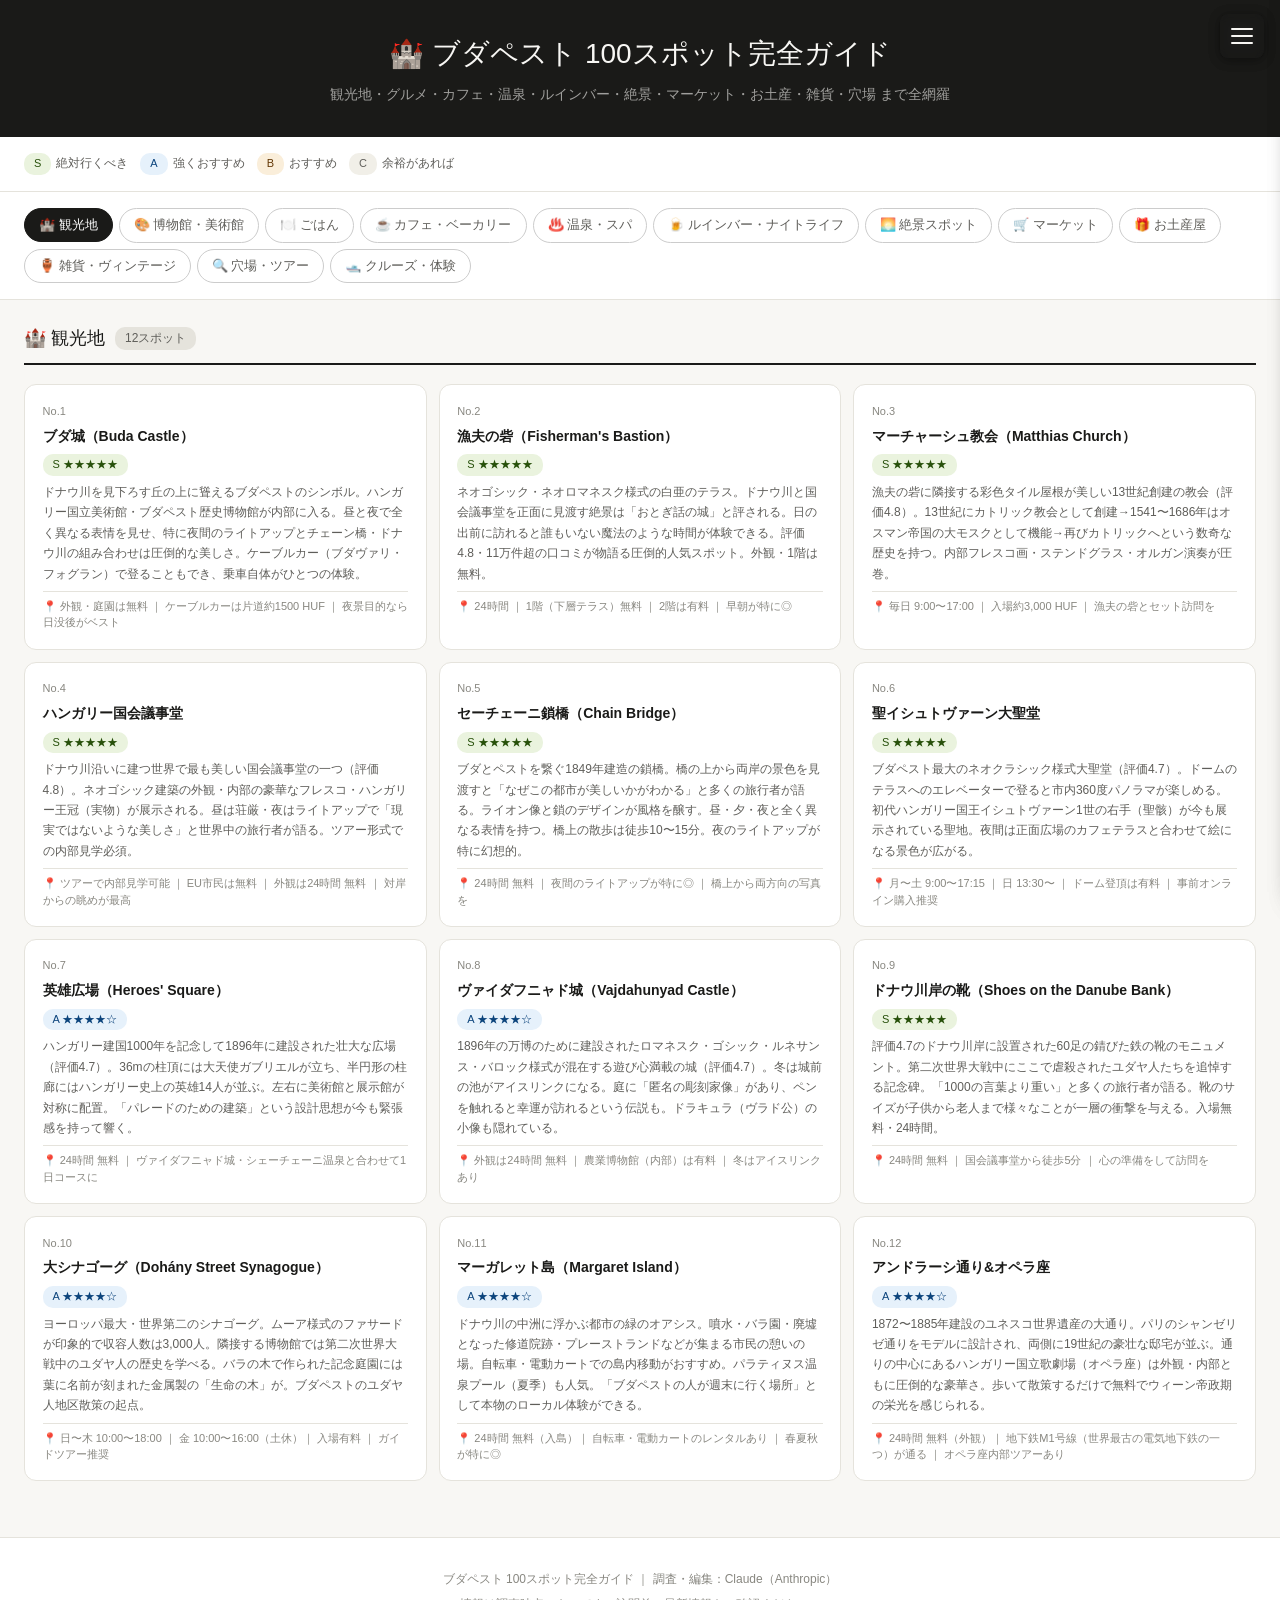
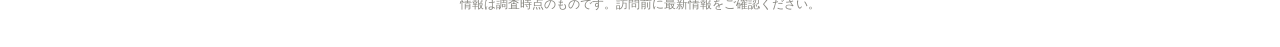
==== commit 12ff9f45: "ハンバーガーメニューの追加" ====
--- a/budapest_100_spots.html
+++ b/budapest_100_spots.html
@@ -7,6 +7,7 @@
 <link rel="stylesheet" href="style.css">
 </head>
 <body>
+<script>fetch('nav-menu.html').then(r=>r.text()).then(h=>{var d=document.createElement('div');d.innerHTML=h;document.body.prepend(d);});</script>
 <header>
   <h1>🏰 ブダペスト 100スポット完全ガイド</h1>
   <p>観光地・グルメ・カフェ・温泉・ルインバー・絶景・マーケット・お土産・雑貨・穴場 まで全網羅</p>
@@ -228,5 +229,6 @@
   el.classList.add('active');
 }
 </script>
+<script src="nav-menu.js"></script>
 </body>
 </html>
